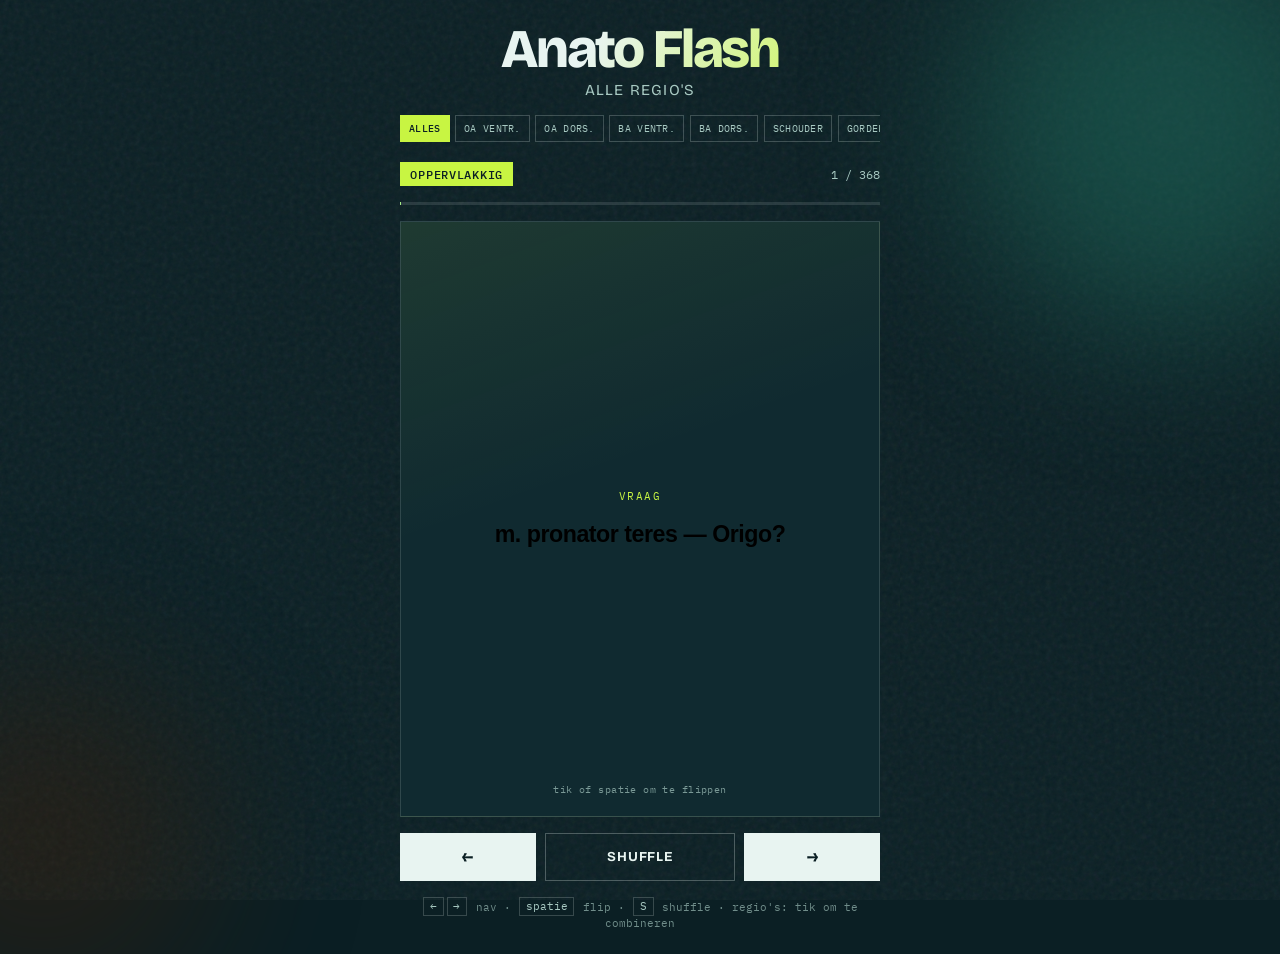
==== flashcards/index.html @ cef6b41d "Add anatomy flashcards site" ====
<!DOCTYPE html>
<html lang="nl">
<head>
  <meta charset="UTF-8" />
  <meta name="viewport" content="width=device-width, initial-scale=1" />
  <title>Anato Flash</title>
  <link rel="preconnect" href="https://fonts.googleapis.com" />
  <link rel="preconnect" href="https://fonts.gstatic.com" crossorigin />
  <link href="https://fonts.googleapis.com/css2?family=Bricolage+Grotesque:opsz,wght@12..96,400;12..96,700;12..96,800&family=IBM+Plex+Mono:wght@400;500&display=swap" rel="stylesheet" />
  <link rel="stylesheet" href="styles.css" />
</head>
<body>
  <div class="noise" aria-hidden="true"></div>
  <div class="orb orb-a" aria-hidden="true"></div>
  <div class="orb orb-b" aria-hidden="true"></div>

  <main class="app">
    <header class="brand">
      <p class="brand-mark">Anato Flash</p>
      <h1 class="brand-sub" id="subtitle">Alle regio's</h1>
    </header>

    <div class="topics" id="topics" aria-label="Regio's (tik om te combineren)"></div>

    <div class="meta">
      <span class="pill" id="tag">O</span>
      <span class="count" id="count">1 / 1</span>
    </div>

    <div class="progress" aria-hidden="true">
      <div class="progress-fill" id="progress"></div>
    </div>

    <button type="button" class="deck" id="deck" aria-label="Flip kaart">
      <div class="card" id="card">
        <div class="face front">
          <span class="face-label">vraag</span>
          <p class="face-text" id="front"></p>
          <span class="hint">tik of spatie om te flippen</span>
        </div>
        <div class="face back">
          <span class="face-label">antwoord</span>
          <p class="face-text" id="back"></p>
        </div>
      </div>
    </button>

    <div class="controls">
      <button type="button" class="btn" id="prev" aria-label="Vorige">←</button>
      <button type="button" class="btn btn-ghost" id="shuffle">shuffle</button>
      <button type="button" class="btn" id="next" aria-label="Volgende">→</button>
    </div>

    <p class="keys">
      <kbd>←</kbd><kbd>→</kbd> nav · <kbd>spatie</kbd> flip · <kbd>S</kbd> shuffle · regio's: tik om te combineren
    </p>
  </main>

  <script src="muscles.js"></script>
  <script src="deck.js"></script>
  <script src="app.js"></script>
</body>
</html>
---- flashcards/styles.css ----
:root {
  --ink: #0b1f24;
  --ink-soft: #14333a;
  --foam: #e8f4f1;
  --mist: #a8c9c2;
  --acid: #c8f542;
  --ember: #ff6b3d;
  --card-front: #102a30;
  --card-back: #1a3d36;
  --ease: cubic-bezier(0.22, 1, 0.36, 1);
}

*,
*::before,
*::after {
  box-sizing: border-box;
  margin: 0;
  padding: 0;
}

html,
body {
  min-height: 100%;
}

body {
  font-family: "Bricolage Grotesque", sans-serif;
  color: var(--foam);
  background: var(--ink);
  overflow-x: hidden;
  display: grid;
  place-items: center;
  padding: 1.5rem;
  position: relative;
}

.noise {
  position: fixed;
  inset: 0;
  pointer-events: none;
  opacity: 0.07;
  background-image: url("data:image/svg+xml,%3Csvg viewBox='0 0 200 200' xmlns='http://www.w3.org/2000/svg'%3E%3Cfilter id='n'%3E%3CfeTurbulence type='fractalNoise' baseFrequency='0.85' numOctaves='4' stitchTiles='stitch'/%3E%3C/filter%3E%3Crect width='100%25' height='100%25' filter='url(%23n)'/%3E%3C/svg%3E");
  z-index: 0;
}

.orb {
  position: fixed;
  border-radius: 50%;
  filter: blur(80px);
  pointer-events: none;
  z-index: 0;
  animation: drift 14s var(--ease) infinite alternate;
}

.orb-a {
  width: min(55vw, 420px);
  height: min(55vw, 420px);
  background: #1f6b5c;
  top: -10%;
  right: -8%;
  opacity: 0.55;
}

.orb-b {
  width: min(45vw, 340px);
  height: min(45vw, 340px);
  background: #3a1f0b;
  bottom: -12%;
  left: -10%;
  opacity: 0.45;
  animation-delay: -4s;
}

@keyframes drift {
  from { transform: translate(0, 0) scale(1); }
  to { transform: translate(-4%, 6%) scale(1.12); }
}

.app {
  position: relative;
  z-index: 1;
  width: min(100%, 480px);
  display: flex;
  flex-direction: column;
  gap: 1rem;
  animation: rise 0.7s var(--ease) both;
}

@keyframes rise {
  from {
    opacity: 0;
    transform: translateY(18px);
  }
  to {
    opacity: 1;
    transform: translateY(0);
  }
}

.brand {
  text-align: center;
}

.brand-mark {
  font-size: clamp(2.4rem, 10vw, 3.4rem);
  font-weight: 800;
  letter-spacing: -0.04em;
  line-height: 0.95;
  background: linear-gradient(120deg, var(--foam) 40%, var(--acid) 100%);
  -webkit-background-clip: text;
  background-clip: text;
  color: transparent;
}

.brand-sub {
  margin-top: 0.35rem;
  font-size: 0.95rem;
  font-weight: 400;
  color: var(--mist);
  letter-spacing: 0.08em;
  text-transform: uppercase;
}

.topics {
  display: flex;
  flex-wrap: nowrap;
  gap: 0.35rem;
  justify-content: flex-start;
  overflow-x: auto;
  padding-bottom: 0.25rem;
  scrollbar-width: thin;
  -webkit-overflow-scrolling: touch;
}

.topic {
  flex: 0 0 auto;
  font-family: "IBM Plex Mono", monospace;
  font-size: 0.62rem;
  letter-spacing: 0.03em;
  text-transform: uppercase;
  color: var(--mist);
  background: transparent;
  border: 1px solid rgba(232, 244, 241, 0.22);
  padding: 0.38rem 0.5rem;
  cursor: pointer;
  transition: background 0.2s ease, color 0.2s ease, border-color 0.2s ease;
}

.topic:hover {
  border-color: var(--acid);
  color: var(--acid);
}

.topic.active {
  background: var(--acid);
  border-color: var(--acid);
  color: var(--ink);
  font-weight: 500;
}

.meta {
  display: flex;
  justify-content: space-between;
  align-items: center;
  font-family: "IBM Plex Mono", monospace;
  font-size: 0.75rem;
}

.pill {
  color: var(--ink);
  background: var(--acid);
  padding: 0.28rem 0.65rem;
  font-weight: 500;
  text-transform: uppercase;
  letter-spacing: 0.06em;
  transition: transform 0.35s var(--ease), background 0.35s ease;
}

.pill.diep {
  background: var(--ember);
  color: #1a0a04;
}

.count {
  color: var(--mist);
}

.progress {
  height: 3px;
  background: rgba(232, 244, 241, 0.12);
  overflow: hidden;
}

.progress-fill {
  height: 100%;
  width: 0%;
  background: linear-gradient(90deg, var(--acid), #7ee0c8);
  transition: width 0.4s var(--ease);
}

.deck {
  border: 0;
  background: transparent;
  padding: 0;
  cursor: pointer;
  perspective: 1200px;
  width: 100%;
  aspect-ratio: 5 / 6.2;
  outline: none;
}

.deck:focus-visible .card {
  box-shadow: 0 0 0 2px var(--acid);
}

.card {
  position: relative;
  width: 100%;
  height: 100%;
  transform-style: preserve-3d;
  transition: transform 0.65s var(--ease);
}

.card.flipped {
  transform: rotateY(180deg);
}

.card.swap {
  animation: swap 0.35s var(--ease);
}

@keyframes swap {
  0% { transform: translateX(0) scale(1); opacity: 1; }
  45% { transform: translateX(-12px) scale(0.97); opacity: 0; }
  55% { transform: translateX(12px) scale(0.97); opacity: 0; }
  100% { transform: translateX(0) scale(1); opacity: 1; }
}

.face {
  position: absolute;
  inset: 0;
  backface-visibility: hidden;
  -webkit-backface-visibility: hidden;
  display: flex;
  flex-direction: column;
  justify-content: center;
  gap: 1rem;
  padding: 1.75rem 1.5rem;
  border: 1px solid rgba(232, 244, 241, 0.14);
  background:
    linear-gradient(160deg, rgba(200, 245, 66, 0.08), transparent 42%),
    var(--card-front);
}

.face.back {
  transform: rotateY(180deg);
  background:
    linear-gradient(200deg, rgba(255, 107, 61, 0.12), transparent 50%),
    var(--card-back);
}

.face-label {
  font-family: "IBM Plex Mono", monospace;
  font-size: 0.7rem;
  letter-spacing: 0.14em;
  text-transform: uppercase;
  color: var(--acid);
}

.face.back .face-label {
  color: var(--ember);
}

.face-text {
  font-size: clamp(1.05rem, 4.2vw, 1.45rem);
  font-weight: 700;
  line-height: 1.3;
  letter-spacing: -0.02em;
  text-wrap: balance;
  white-space: pre-line;
}

.hint {
  position: absolute;
  bottom: 1.25rem;
  left: 1.5rem;
  right: 1.5rem;
  font-family: "IBM Plex Mono", monospace;
  font-size: 0.65rem;
  color: rgba(168, 201, 194, 0.7);
  letter-spacing: 0.04em;
}

.controls {
  display: grid;
  grid-template-columns: 1fr 1.4fr 1fr;
  gap: 0.6rem;
}

.btn {
  font-family: "Bricolage Grotesque", sans-serif;
  font-size: 1.1rem;
  font-weight: 700;
  color: var(--ink);
  background: var(--foam);
  border: 0;
  padding: 0.85rem 0.75rem;
  cursor: pointer;
  transition: transform 0.2s var(--ease), background 0.2s ease;
}

.btn:hover {
  transform: translateY(-2px);
  background: var(--acid);
}

.btn:active {
  transform: translateY(0);
}

.btn-ghost {
  background: transparent;
  color: var(--foam);
  border: 1px solid rgba(232, 244, 241, 0.28);
  font-size: 0.85rem;
  letter-spacing: 0.06em;
  text-transform: uppercase;
}

.btn-ghost:hover {
  background: rgba(200, 245, 66, 0.15);
  color: var(--acid);
  border-color: var(--acid);
}

.keys {
  text-align: center;
  font-family: "IBM Plex Mono", monospace;
  font-size: 0.68rem;
  color: rgba(168, 201, 194, 0.65);
}

kbd {
  display: inline-block;
  padding: 0.1rem 0.35rem;
  margin: 0 0.1rem;
  border: 1px solid rgba(232, 244, 241, 0.2);
  color: var(--mist);
  font: inherit;
}

@media (max-width: 380px) {
  .deck {
    aspect-ratio: 4 / 5.4;
  }
}
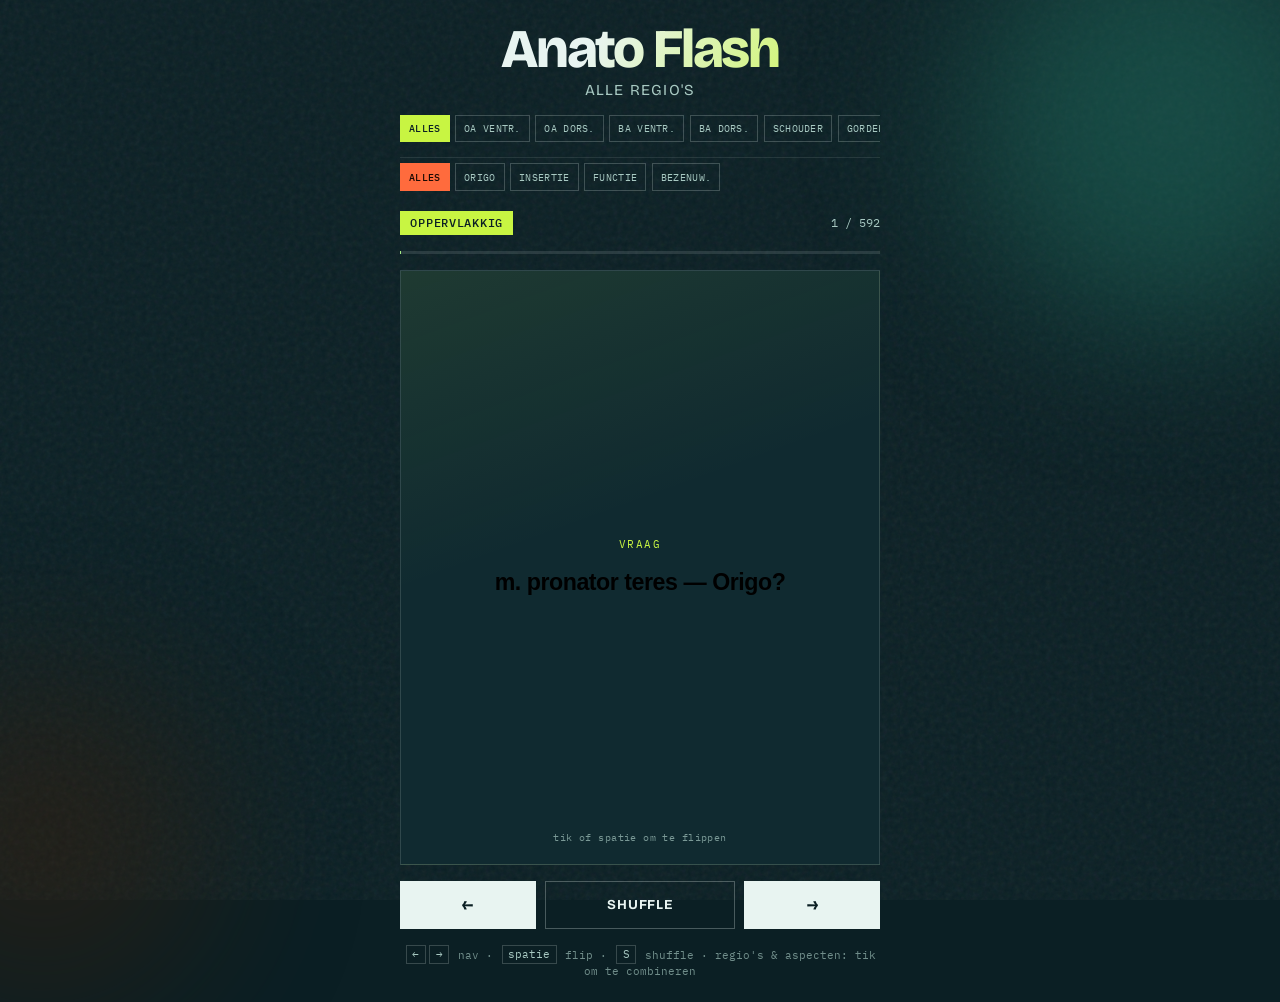
==== commit ee4b6545: "filter on aspects" ====
--- a/flashcards/index.html
+++ b/flashcards/index.html
@@ -21,6 +21,7 @@
     </header>
 
     <div class="topics" id="topics" aria-label="Regio's (tik om te combineren)"></div>
+    <div class="topics kinds" id="kinds" aria-label="Leeraspecten (tik om te combineren)"></div>
 
     <div class="meta">
       <span class="pill" id="tag">O</span>
@@ -52,7 +53,7 @@
     </div>
 
     <p class="keys">
-      <kbd>←</kbd><kbd>→</kbd> nav · <kbd>spatie</kbd> flip · <kbd>S</kbd> shuffle · regio's: tik om te combineren
+      <kbd>←</kbd><kbd>→</kbd> nav · <kbd>spatie</kbd> flip · <kbd>S</kbd> shuffle · regio's &amp; aspecten: tik om te combineren
     </p>
   </main>
 
--- a/flashcards/styles.css
+++ b/flashcards/styles.css
@@ -130,6 +130,18 @@
   padding-bottom: 0.25rem;
   scrollbar-width: thin;
   -webkit-overflow-scrolling: touch;
+}
+
+.topics.kinds {
+  margin-top: -0.35rem;
+  padding-top: 0.35rem;
+  border-top: 1px solid rgba(232, 244, 241, 0.1);
+}
+
+.topics.kinds .topic.active {
+  background: var(--ember);
+  border-color: var(--ember);
+  color: #1a0a04;
 }
 
 .topic {
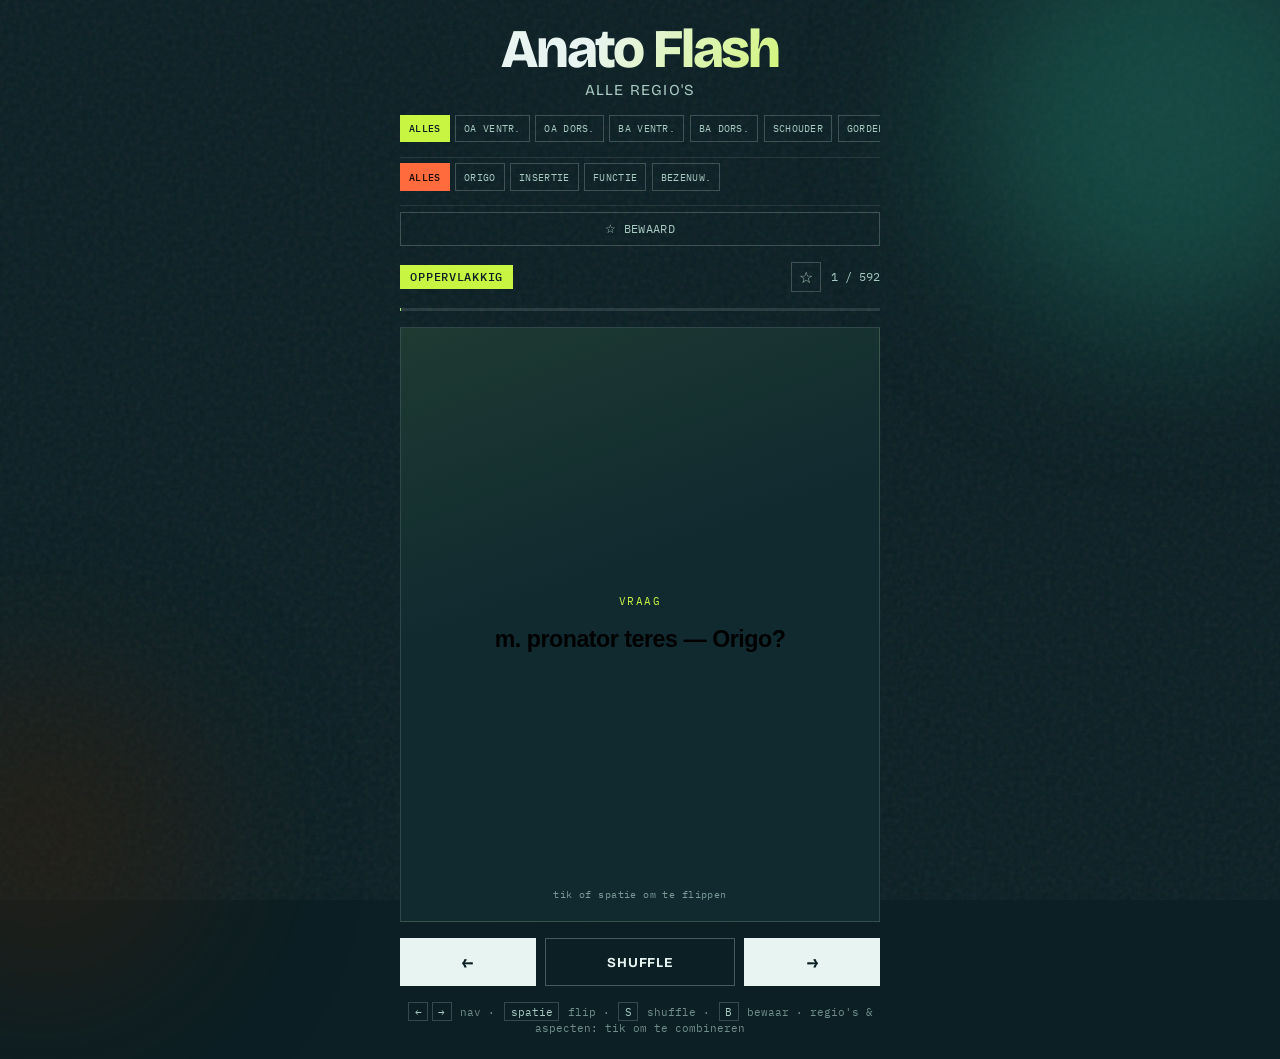
==== commit 3a7a965d: "Add storage functionality" ====
--- a/flashcards/index.html
+++ b/flashcards/index.html
@@ -22,10 +22,14 @@
 
     <div class="topics" id="topics" aria-label="Regio's (tik om te combineren)"></div>
     <div class="topics kinds" id="kinds" aria-label="Leeraspecten (tik om te combineren)"></div>
+    <div class="saved-row" id="saved-row"></div>
 
     <div class="meta">
       <span class="pill" id="tag">O</span>
-      <span class="count" id="count">1 / 1</span>
+      <div class="meta-right">
+        <button type="button" class="save-btn" id="save" aria-label="Bewaar kaart" aria-pressed="false" title="Bewaar om later te herhalen (B)">☆</button>
+        <span class="count" id="count">1 / 1</span>
+      </div>
     </div>
 
     <div class="progress" aria-hidden="true">
@@ -53,7 +57,7 @@
     </div>
 
     <p class="keys">
-      <kbd>←</kbd><kbd>→</kbd> nav · <kbd>spatie</kbd> flip · <kbd>S</kbd> shuffle · regio's &amp; aspecten: tik om te combineren
+      <kbd>←</kbd><kbd>→</kbd> nav · <kbd>spatie</kbd> flip · <kbd>S</kbd> shuffle · <kbd>B</kbd> bewaar · regio's &amp; aspecten: tik om te combineren
     </p>
   </main>
 
--- a/flashcards/styles.css
+++ b/flashcards/styles.css
@@ -193,8 +193,66 @@
   color: #1a0a04;
 }
 
+.meta-right {
+  display: flex;
+  align-items: center;
+  gap: 0.65rem;
+}
+
 .count {
   color: var(--mist);
+}
+
+.save-btn {
+  font-family: "IBM Plex Mono", monospace;
+  font-size: 1rem;
+  line-height: 1;
+  color: var(--mist);
+  background: transparent;
+  border: 1px solid rgba(232, 244, 241, 0.22);
+  width: 1.85rem;
+  height: 1.85rem;
+  padding: 0;
+  cursor: pointer;
+  transition: color 0.2s ease, border-color 0.2s ease, background 0.2s ease, transform 0.2s var(--ease);
+}
+
+.save-btn:hover {
+  color: var(--ember);
+  border-color: var(--ember);
+  transform: translateY(-1px);
+}
+
+.save-btn.on {
+  color: #1a0a04;
+  background: var(--ember);
+  border-color: var(--ember);
+}
+
+.save-btn:disabled {
+  opacity: 0.35;
+  cursor: default;
+  transform: none;
+}
+
+.saved-row {
+  display: flex;
+  margin-top: -0.35rem;
+  padding-top: 0.35rem;
+  border-top: 1px solid rgba(232, 244, 241, 0.1);
+}
+
+.saved-row .topic.saved-chip {
+  flex: 1 1 auto;
+  text-align: center;
+  padding: 0.55rem 0.75rem;
+  font-size: 0.72rem;
+}
+
+.saved-row .topic.saved-chip.active {
+  background: var(--ember);
+  border-color: var(--ember);
+  color: #1a0a04;
 }
 
 .progress {
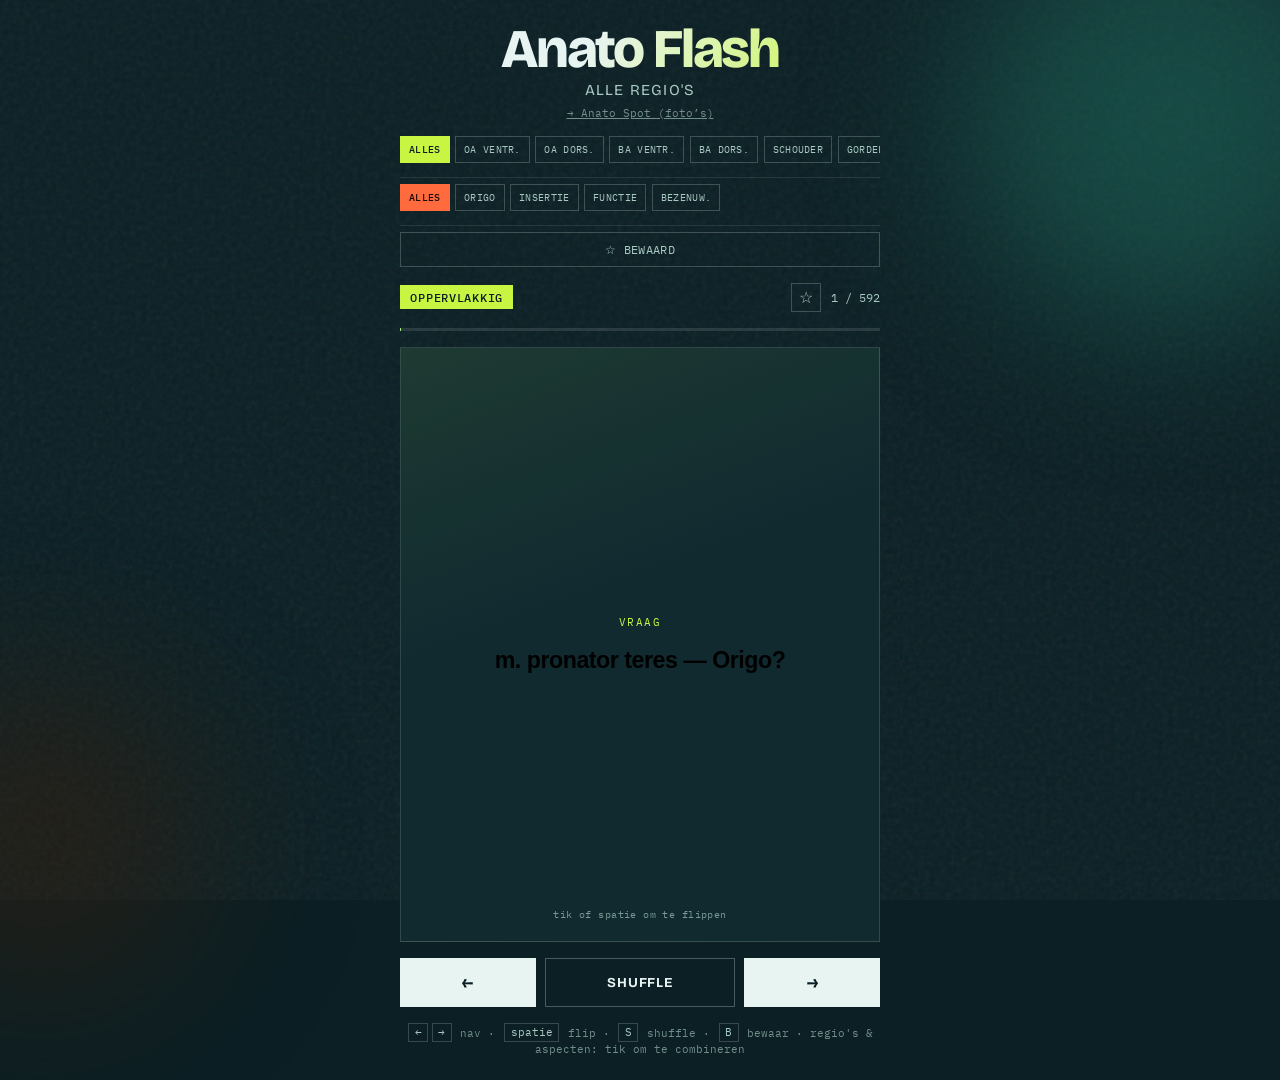
==== commit d6010fea: "corrections to OCR mistakes" ====
--- a/flashcards/index.html
+++ b/flashcards/index.html
@@ -18,6 +18,7 @@
     <header class="brand">
       <p class="brand-mark">Anato Flash</p>
       <h1 class="brand-sub" id="subtitle">Alle regio's</h1>
+      <p class="keys" style="margin-top:0.4rem"><a href="../spot/" style="color:inherit">→ Anato Spot (foto’s)</a></p>
     </header>
 
     <div class="topics" id="topics" aria-label="Regio's (tik om te combineren)"></div>
